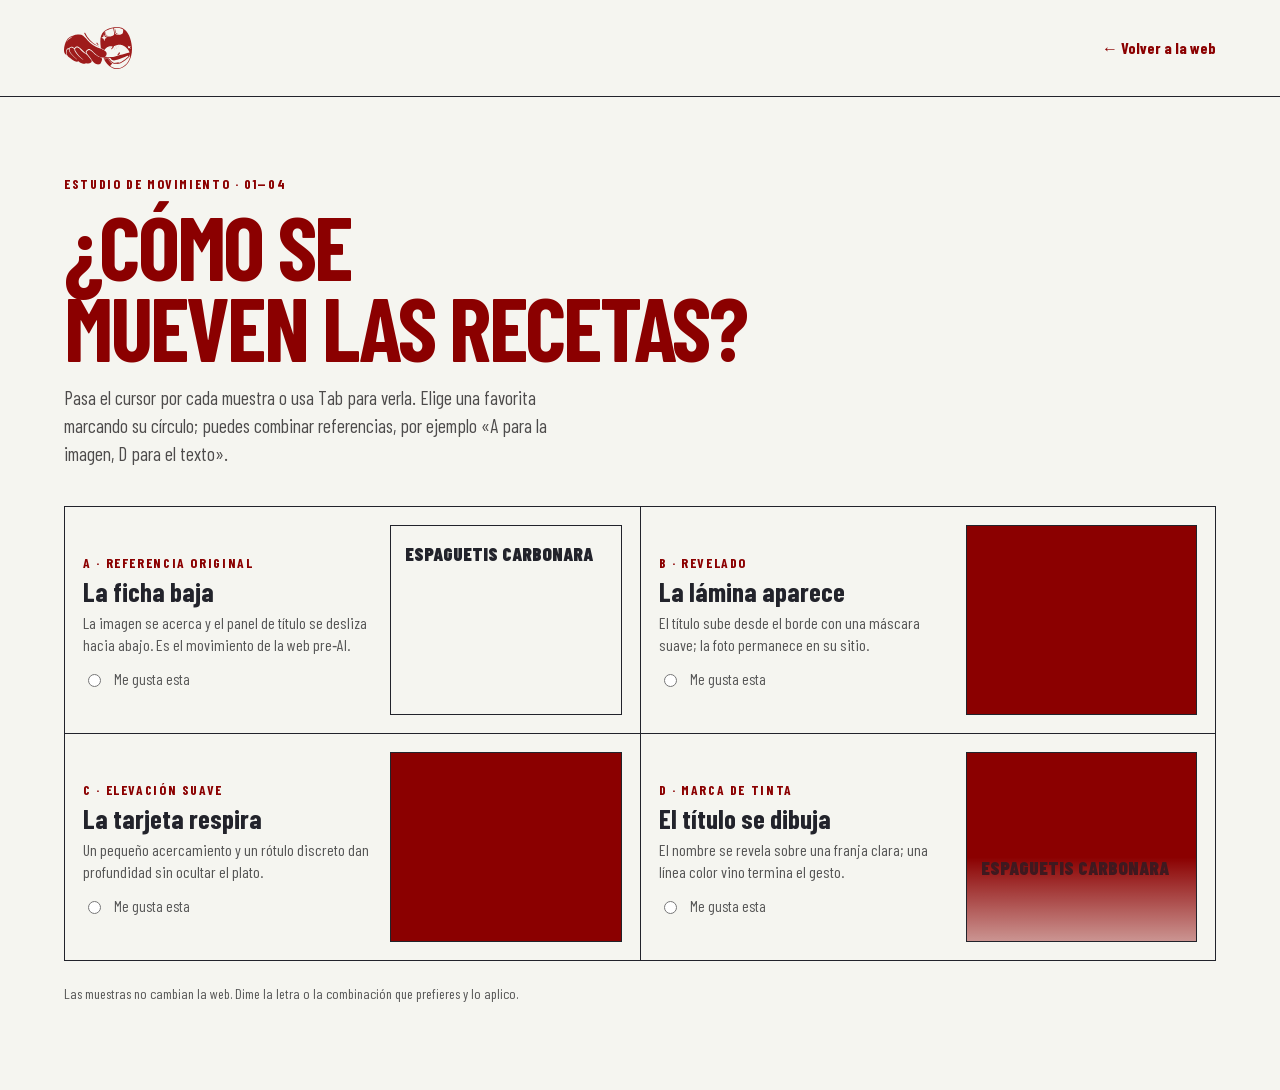
==== animation-lab.html @ 85b12d7a "Add interactive animation options gallery" ====
<!doctype html>
<html lang="es">
<head>
	<meta charset="utf-8">
	<meta name="viewport" content="width=device-width, initial-scale=1">
	<title>Laboratorio de movimiento · Cuaderno de recetas</title>
	<link rel="stylesheet" href="./css/fonts.css">
	<style>
		:root{color-scheme:light;--paper:#f5f5f0;--red:#8b0000;--ink:#22232b;--line:#d5d2c9;--ease:cubic-bezier(.22,1,.36,1)}
		*{box-sizing:border-box}body{margin:0;background:var(--paper);color:var(--ink);font-family:"Barlow Condensed",sans-serif}
		header{padding:22px clamp(20px,5vw,72px);border-bottom:1px solid var(--ink);display:flex;align-items:center;justify-content:space-between}
		header img{width:68px;height:52px;object-fit:contain}header a{color:var(--red);font-weight:700;text-decoration:none}
		main{max-width:1320px;margin:auto;padding:clamp(24px,5vw,64px)}
		h1{margin:0;color:var(--red);font-size:clamp(2.8rem,7vw,6rem);line-height:.9;text-transform:uppercase;letter-spacing:-.03em}
		.lede{max-width:62ch;font-size:1.2rem;line-height:1.45;color:#4d4b4b;margin:18px 0 38px}
		.options{display:grid;grid-template-columns:repeat(2,minmax(0,1fr));border-top:1px solid var(--ink);border-left:1px solid var(--ink)}
		.option{padding:18px;border-right:1px solid var(--ink);border-bottom:1px solid var(--ink);display:grid;grid-template-columns:minmax(0,1fr) minmax(170px,.8fr);gap:18px;align-items:center;transition:background-color .2s ease}
		.option:has(input:checked){background:#ebe9e1}
		.option input{position:absolute;opacity:0;pointer-events:none}
		.option label{cursor:pointer;display:block}.number{color:var(--red);font-size:.85rem;letter-spacing:.12em;font-weight:700}
		h2{font-size:1.7rem;line-height:1;margin:7px 0}.description{margin:0;color:#555;font-size:1rem;line-height:1.35}
		.preview{height:190px;position:relative;overflow:hidden;border:1px solid var(--ink);background:#8b0000;cursor:pointer;isolation:isolate}
		.photo{position:absolute;inset:0;background:url('./Recetas_IMG/Pasta_Carbonara_web.jpg') center / contain no-repeat;transition:transform .65s var(--ease)}
		.caption{position:absolute;inset:0;background:var(--paper);padding:18px 14px;font-weight:900;text-transform:uppercase;display:flex;align-items:flex-start;transition:transform .55s var(--ease)}
		.caption span{font-size:1.18rem;line-height:1.05}.preview:hover .photo{transform:scale(1.5)}
		.a:hover .caption,.a:focus-visible .caption{transform:translateY(65%)}
		.b .caption{inset:auto 0 0;height:48%;transform:translateY(100%);clip-path:inset(0 0 100% 0);transition:transform .55s var(--ease),clip-path .55s var(--ease)}
		.b:hover .caption,.b:focus-visible .caption{transform:translateY(0);clip-path:inset(0)}
		.c .photo{transform:scale(1.02)}.c:hover .photo,.c:focus-visible .photo{transform:scale(1.08)}
		.c .caption{inset:auto 10px 10px;height:auto;transform:translateY(8px);opacity:0;border-radius:8px;transition:transform .35s var(--ease),opacity .25s ease}
		.c:hover .caption,.c:focus-visible .caption{transform:translateY(0);opacity:1}
		.d .caption{background:linear-gradient(to top,rgba(245,245,240,.96),rgba(245,245,240,0) 85%);inset:auto 0 0;height:60%;transform:translateY(12px);opacity:.72;transition:transform .45s var(--ease),opacity .3s ease}
		.d .caption span:after{content:"";display:block;width:0;height:3px;margin-top:7px;background:var(--red);transition:width .45s var(--ease)}
		.d:hover .caption,.d:focus-visible .caption{transform:translateY(0);opacity:1}.d:hover .caption span:after,.d:focus-visible .caption span:after{width:100%}
		.choice{display:flex;align-items:center;gap:10px;margin-top:14px;font-size:.95rem;color:#555}.choice input{position:static;opacity:1;pointer-events:auto;accent-color:var(--red)}
		footer{padding:24px 0;color:#555;font-size:.9rem}
		@media(max-width:760px){.options{grid-template-columns:1fr}.option{grid-template-columns:1fr}.preview{height:220px}}
		@media(prefers-reduced-motion:reduce){*,*:before,*:after{transition-duration:.01ms!important;animation-duration:.01ms!important}}
	</style>
</head>
<body>
	<header><img src="./images/Logo_Recipes.svg" alt="Cuaderno de recetas"><a href="./index.html">← Volver a la web</a></header>
	<main>
		<p class="number">ESTUDIO DE MOVIMIENTO · 01—04</p>
		<h1>¿Cómo se<br>mueven las recetas?</h1>
		<p class="lede">Pasa el cursor por cada muestra o usa Tab para verla. Elige una favorita marcando su círculo; puedes combinar referencias, por ejemplo «A para la imagen, D para el texto».</p>
		<section class="options" aria-label="Opciones de animación para tarjetas">
			<article class="option">
				<div><label for="motion-a"><span class="number">A · REFERENCIA ORIGINAL</span><h2>La ficha baja</h2><p class="description">La imagen se acerca y el panel de título se desliza hacia abajo. Es el movimiento de la web pre‑AI.</p></label><div class="choice"><input id="motion-a" name="favorite" type="radio" value="A"><label for="motion-a">Me gusta esta</label></div></div>
				<div class="preview a" tabindex="0" aria-label="Vista previa de la opción A"><div class="photo"></div><div class="caption"><span>Espaguetis carbonara</span></div></div>
			</article>
			<article class="option">
				<div><label for="motion-b"><span class="number">B · REVELADO</span><h2>La lámina aparece</h2><p class="description">El título sube desde el borde con una máscara suave; la foto permanece en su sitio.</p></label><div class="choice"><input id="motion-b" name="favorite" type="radio" value="B"><label for="motion-b">Me gusta esta</label></div></div>
				<div class="preview b" tabindex="0" aria-label="Vista previa de la opción B"><div class="photo"></div><div class="caption"><span>Espaguetis carbonara</span></div></div>
			</article>
			<article class="option">
				<div><label for="motion-c"><span class="number">C · ELEVACIÓN SUAVE</span><h2>La tarjeta respira</h2><p class="description">Un pequeño acercamiento y un rótulo discreto dan profundidad sin ocultar el plato.</p></label><div class="choice"><input id="motion-c" name="favorite" type="radio" value="C"><label for="motion-c">Me gusta esta</label></div></div>
				<div class="preview c" tabindex="0" aria-label="Vista previa de la opción C"><div class="photo"></div><div class="caption"><span>Espaguetis carbonara</span></div></div>
			</article>
			<article class="option">
				<div><label for="motion-d"><span class="number">D · MARCA DE TINTA</span><h2>El título se dibuja</h2><p class="description">El nombre se revela sobre una franja clara; una línea color vino termina el gesto.</p></label><div class="choice"><input id="motion-d" name="favorite" type="radio" value="D"><label for="motion-d">Me gusta esta</label></div></div>
				<div class="preview d" tabindex="0" aria-label="Vista previa de la opción D"><div class="photo"></div><div class="caption"><span>Espaguetis carbonara</span></div></div>
			</article>
		</section>
		<footer>Las muestras no cambian la web. Dime la letra o la combinación que prefieres y lo aplico.</footer>
	</main>
</body>
</html>
---- css/fonts.css ----
@font-face {
	font-family: "Barlow Condensed";
	font-style: normal;
	font-weight: 400;
	font-display: swap;
	src: url("../fonts/BarlowCondensed-Regular-latin.woff2") format("woff2");
	unicode-range: U+0000-00FF, U+0131, U+0152-0153, U+02BB-02BC, U+02C6, U+02DA, U+02DC, U+0304, U+0308, U+0329, U+2000-206F, U+20AC, U+2122, U+2191, U+2193, U+2212, U+2215, U+FEFF, U+FFFD;
}
@font-face {
	font-family: "Barlow Condensed";
	font-style: normal;
	font-weight: 400;
	font-display: swap;
	src: url("../fonts/BarlowCondensed-Regular-latin-ext.woff2") format("woff2");
	unicode-range: U+0100-02BA, U+02BD-02C5, U+02C7-02CC, U+02CE-02D7, U+02DD-02FF, U+0304, U+0308, U+0329, U+1D00-1DBF, U+1E00-1E9F, U+1EF2-1EFF, U+2020, U+20A0-20AB, U+20AD-20C4, U+2113, U+2C60-2C7F, U+A720-A7FF;
}
@font-face {
	font-family: "Barlow Condensed";
	font-style: normal;
	font-weight: 500;
	font-display: swap;
	src: url("../fonts/BarlowCondensed-Medium-latin.woff2") format("woff2");
	unicode-range: U+0000-00FF, U+0131, U+0152-0153, U+02BB-02BC, U+02C6, U+02DA, U+02DC, U+0304, U+0308, U+0329, U+2000-206F, U+20AC, U+2122, U+2191, U+2193, U+2212, U+2215, U+FEFF, U+FFFD;
}
@font-face {
	font-family: "Barlow Condensed";
	font-style: normal;
	font-weight: 500;
	font-display: swap;
	src: url("../fonts/BarlowCondensed-Medium-latin-ext.woff2") format("woff2");
	unicode-range: U+0100-02BA, U+02BD-02C5, U+02C7-02CC, U+02CE-02D7, U+02DD-02FF, U+0304, U+0308, U+0329, U+1D00-1DBF, U+1E00-1E9F, U+1EF2-1EFF, U+2020, U+20A0-20AB, U+20AD-20C4, U+2113, U+2C60-2C7F, U+A720-A7FF;
}
@font-face {
	font-family: "Barlow Condensed";
	font-style: normal;
	font-weight: 600;
	font-display: swap;
	src: url("../fonts/BarlowCondensed-SemiBold-latin.woff2") format("woff2");
	unicode-range: U+0000-00FF, U+0131, U+0152-0153, U+02BB-02BC, U+02C6, U+02DA, U+02DC, U+0304, U+0308, U+0329, U+2000-206F, U+20AC, U+2122, U+2191, U+2193, U+2212, U+2215, U+FEFF, U+FFFD;
}
@font-face {
	font-family: "Barlow Condensed";
	font-style: normal;
	font-weight: 600;
	font-display: swap;
	src: url("../fonts/BarlowCondensed-SemiBold-latin-ext.woff2") format("woff2");
	unicode-range: U+0100-02BA, U+02BD-02C5, U+02C7-02CC, U+02CE-02D7, U+02DD-02FF, U+0304, U+0308, U+0329, U+1D00-1DBF, U+1E00-1E9F, U+1EF2-1EFF, U+2020, U+20A0-20AB, U+20AD-20C4, U+2113, U+2C60-2C7F, U+A720-A7FF;
}
@font-face {
	font-family: "Barlow Condensed";
	font-style: normal;
	font-weight: 700;
	font-display: swap;
	src: url("../fonts/BarlowCondensed-Bold-latin.woff2") format("woff2");
	unicode-range: U+0000-00FF, U+0131, U+0152-0153, U+02BB-02BC, U+02C6, U+02DA, U+02DC, U+0304, U+0308, U+0329, U+2000-206F, U+20AC, U+2122, U+2191, U+2193, U+2212, U+2215, U+FEFF, U+FFFD;
}
@font-face {
	font-family: "Barlow Condensed";
	font-style: normal;
	font-weight: 700;
	font-display: swap;
	src: url("../fonts/BarlowCondensed-Bold-latin-ext.woff2") format("woff2");
	unicode-range: U+0100-02BA, U+02BD-02C5, U+02C7-02CC, U+02CE-02D7, U+02DD-02FF, U+0304, U+0308, U+0329, U+1D00-1DBF, U+1E00-1E9F, U+1EF2-1EFF, U+2020, U+20A0-20AB, U+20AD-20C4, U+2113, U+2C60-2C7F, U+A720-A7FF;
}
@font-face {
	font-family: "Barlow Condensed";
	font-style: normal;
	font-weight: 900;
	font-display: swap;
	src: url("../fonts/BarlowCondensed-Black-latin.woff2") format("woff2");
	unicode-range: U+0000-00FF, U+0131, U+0152-0153, U+02BB-02BC, U+02C6, U+02DA, U+02DC, U+0304, U+0308, U+0329, U+2000-206F, U+20AC, U+2122, U+2191, U+2193, U+2212, U+2215, U+FEFF, U+FFFD;
}
@font-face {
	font-family: "Barlow Condensed";
	font-style: normal;
	font-weight: 900;
	font-display: swap;
	src: url("../fonts/BarlowCondensed-Black-latin-ext.woff2") format("woff2");
	unicode-range: U+0100-02BA, U+02BD-02C5, U+02C7-02CC, U+02CE-02D7, U+02DD-02FF, U+0304, U+0308, U+0329, U+1D00-1DBF, U+1E00-1E9F, U+1EF2-1EFF, U+2020, U+20A0-20AB, U+20AD-20C4, U+2113, U+2C60-2C7F, U+A720-A7FF;
}
@font-face {
	font-family: "Playfair Display";
	font-style: italic;
	font-weight: 400;
	font-display: swap;
	src: url("../fonts/PlayfairDisplay-Italic-latin.woff2") format("woff2");
	unicode-range: U+0000-00FF, U+0131, U+0152-0153, U+02BB-02BC, U+02C6, U+02DA, U+02DC, U+0304, U+0308, U+0329, U+2000-206F, U+20AC, U+2122, U+2191, U+2193, U+2212, U+2215, U+FEFF, U+FFFD;
}
@font-face {
	font-family: "Playfair Display";
	font-style: italic;
	font-weight: 400;
	font-display: swap;
	src: url("../fonts/PlayfairDisplay-Italic-latin-ext.woff2") format("woff2");
	unicode-range: U+0100-02BA, U+02BD-02C5, U+02C7-02CC, U+02CE-02D7, U+02DD-02FF, U+0304, U+0308, U+0329, U+1D00-1DBF, U+1E00-1E9F, U+1EF2-1EFF, U+2020, U+20A0-20AB, U+20AD-20C4, U+2113, U+2C60-2C7F, U+A720-A7FF;
}
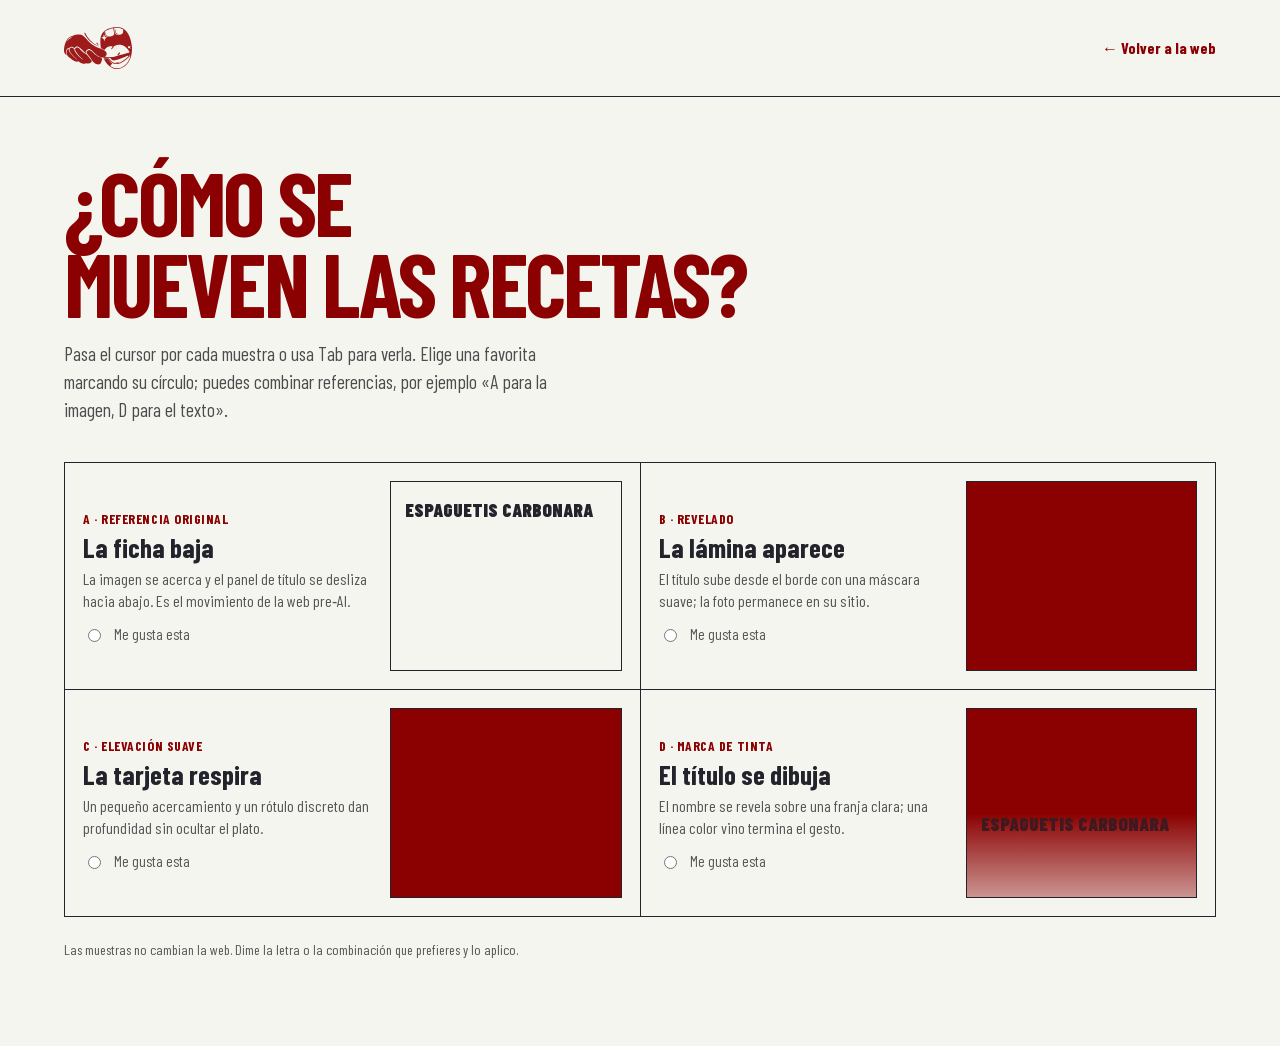
==== commit f1a9a314: "Refine animation gallery heading and label tracking" ====
--- a/animation-lab.html
+++ b/animation-lab.html
@@ -17,7 +17,7 @@
 		.option{padding:18px;border-right:1px solid var(--ink);border-bottom:1px solid var(--ink);display:grid;grid-template-columns:minmax(0,1fr) minmax(170px,.8fr);gap:18px;align-items:center;transition:background-color .2s ease}
 		.option:has(input:checked){background:#ebe9e1}
 		.option input{position:absolute;opacity:0;pointer-events:none}
-		.option label{cursor:pointer;display:block}.number{color:var(--red);font-size:.85rem;letter-spacing:.12em;font-weight:700}
+		.option label{cursor:pointer;display:block}.number{color:var(--red);font-size:.85rem;letter-spacing:.04em;font-weight:700}
 		h2{font-size:1.7rem;line-height:1;margin:7px 0}.description{margin:0;color:#555;font-size:1rem;line-height:1.35}
 		.preview{height:190px;position:relative;overflow:hidden;border:1px solid var(--ink);background:#8b0000;cursor:pointer;isolation:isolate}
 		.photo{position:absolute;inset:0;background:url('./Recetas_IMG/Pasta_Carbonara_web.jpg') center / contain no-repeat;transition:transform .65s var(--ease)}
@@ -41,7 +41,6 @@
 <body>
 	<header><img src="./images/Logo_Recipes.svg" alt="Cuaderno de recetas"><a href="./index.html">← Volver a la web</a></header>
 	<main>
-		<p class="number">ESTUDIO DE MOVIMIENTO · 01—04</p>
 		<h1>¿Cómo se<br>mueven las recetas?</h1>
 		<p class="lede">Pasa el cursor por cada muestra o usa Tab para verla. Elige una favorita marcando su círculo; puedes combinar referencias, por ejemplo «A para la imagen, D para el texto».</p>
 		<section class="options" aria-label="Opciones de animación para tarjetas">
